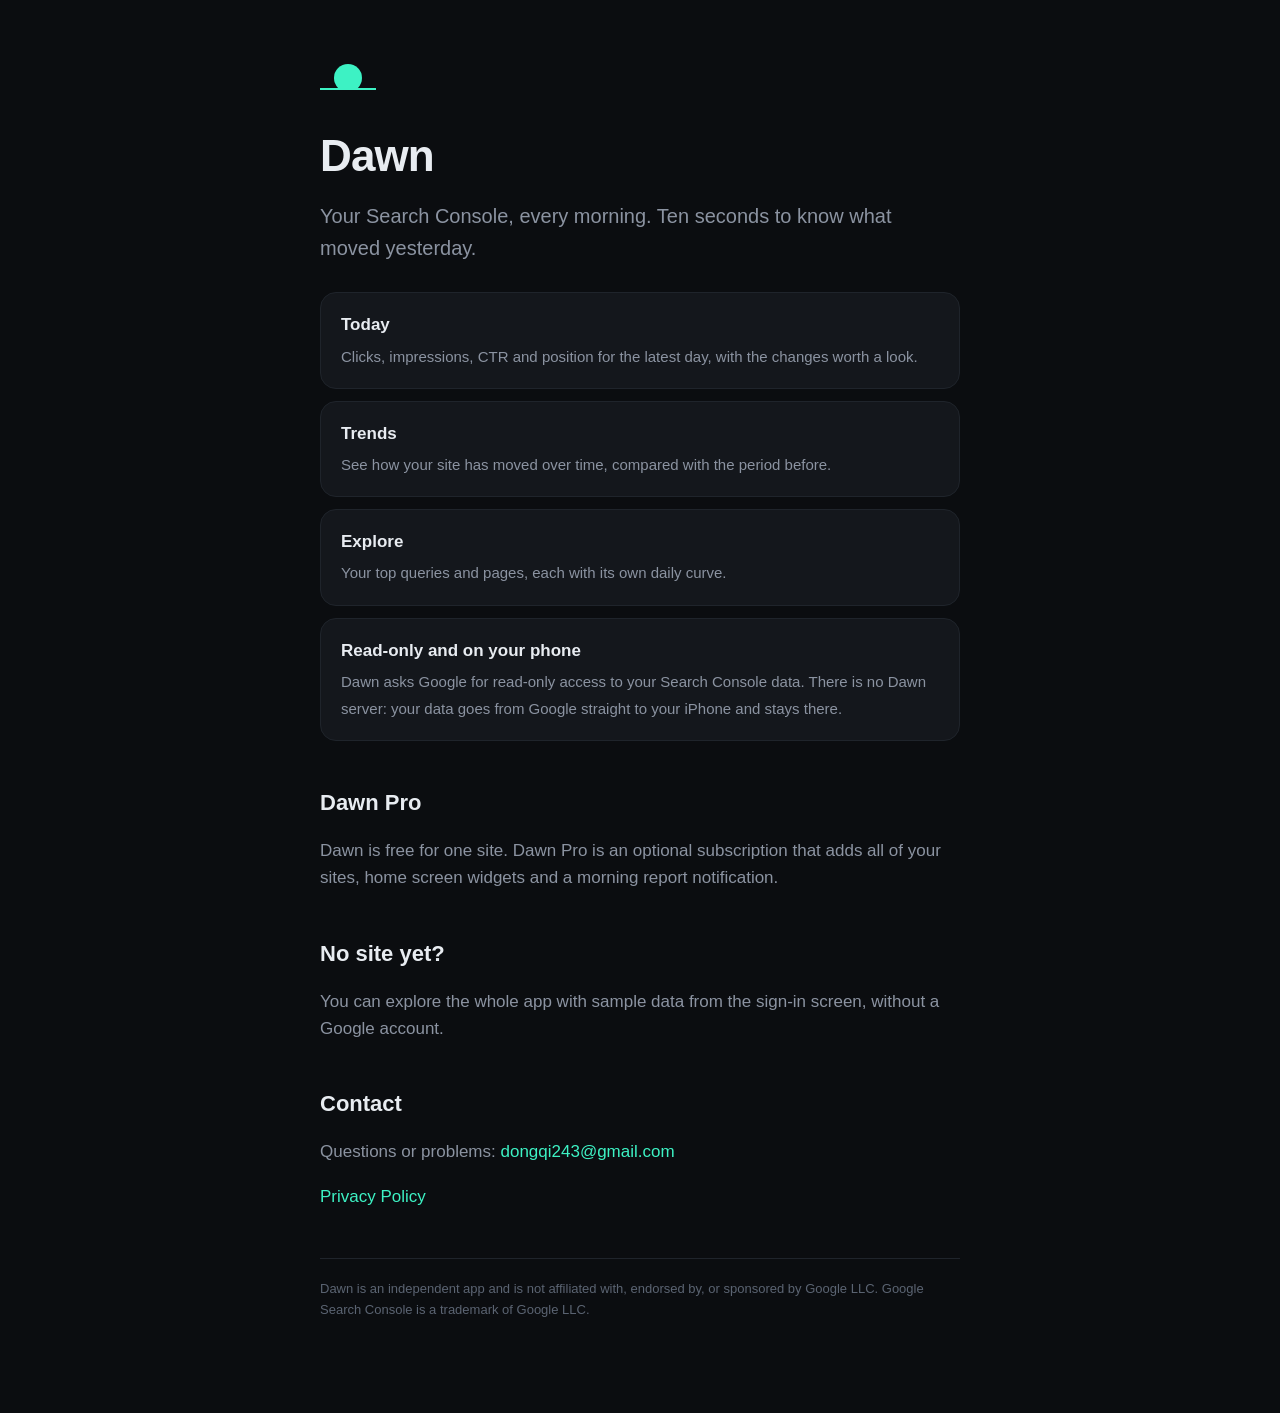
==== index.html @ 718bc76f "Dawn website: home page and privacy policy Co-Authored-By: Claude Fable 5.1 <noreply@anthropic.com>" ====
<!doctype html>
<html lang="en">
<head>
<meta charset="utf-8">
<meta name="viewport" content="width=device-width, initial-scale=1">
<title>Dawn — your Search Console, every morning</title>
<meta name="description" content="Dawn is an iPhone app that shows what moved in your Google Search Console data yesterday, in about ten seconds.">
<link rel="stylesheet" href="style.css">
</head>
<body>
<main>
  <div class="mark" aria-hidden="true"></div>
  <h1>Dawn</h1>
  <p class="lead">Your Search Console, every morning. Ten seconds to know what moved yesterday.</p>

  <div class="cards">
    <div class="card"><strong>Today</strong><span>Clicks, impressions, CTR and position for the latest day, with the changes worth a look.</span></div>
    <div class="card"><strong>Trends</strong><span>See how your site has moved over time, compared with the period before.</span></div>
    <div class="card"><strong>Explore</strong><span>Your top queries and pages, each with its own daily curve.</span></div>
    <div class="card"><strong>Read-only and on your phone</strong><span>Dawn asks Google for read-only access to your Search Console data. There is no Dawn server: your data goes from Google straight to your iPhone and stays there.</span></div>
  </div>

  <h2>Dawn Pro</h2>
  <p>Dawn is free for one site. Dawn Pro is an optional subscription that adds all of your sites, home screen widgets and a morning report notification.</p>

  <h2>No site yet?</h2>
  <p>You can explore the whole app with sample data from the sign-in screen, without a Google account.</p>

  <h2>Contact</h2>
  <p>Questions or problems: <a href="mailto:dongqi243@gmail.com">dongqi243@gmail.com</a></p>
  <p><a href="privacy.html">Privacy Policy</a></p>

  <p class="note">Dawn is an independent app and is not affiliated with, endorsed by, or sponsored by Google LLC. Google Search Console is a trademark of Google LLC.</p>
</main>
</body>
</html>
---- style.css ----
:root { --bg:#0B0D10; --card:#14171C; --line:#1F242B; --ink:#E8ECF1; --ink2:#8B93A1; --ink3:#5B6472; --teal:#3DF2C4; }
* { box-sizing: border-box; }
html { -webkit-text-size-adjust: 100%; }
body { margin:0; background:var(--bg); color:var(--ink); font:17px/1.6 -apple-system, BlinkMacSystemFont, "Segoe UI", Roboto, Helvetica, Arial, sans-serif; }
main { max-width: 680px; margin: 0 auto; padding: 56px 20px 80px; }
a { color: var(--teal); text-decoration: none; }
a:hover { text-decoration: underline; }
.mark { width:56px; height:56px; position:relative; overflow:hidden; margin-bottom:20px; }
.mark::before { content:""; position:absolute; left:14px; top:8px; width:28px; height:28px; border-radius:50%; background:var(--teal); }
.mark::after { content:""; position:absolute; left:0; right:0; bottom:0; height:22px; background:var(--bg); border-top:2.5px solid var(--teal); }
h1 { font-size: 44px; line-height:1.1; margin: 0 0 12px; letter-spacing:-0.02em; }
h2 { font-size: 22px; margin: 44px 0 10px; }
h3 { font-size: 17px; margin: 28px 0 6px; }
p, li { color: var(--ink2); }
p.lead { font-size: 20px; color: var(--ink2); max-width: 30em; }
ul { padding-left: 20px; }
.cards { display:grid; gap:12px; margin-top:28px; }
.card { background:var(--card); border:1px solid var(--line); border-radius:16px; padding:18px 20px; }
.card strong { color: var(--ink); display:block; margin-bottom:4px; }
.card span { color: var(--ink2); font-size: 15px; }
.note { font-size: 13px; color: var(--ink3); margin-top: 48px; border-top:1px solid var(--line); padding-top:20px; }
nav { font-size: 15px; margin-bottom: 40px; }
nav a { margin-right: 18px; }
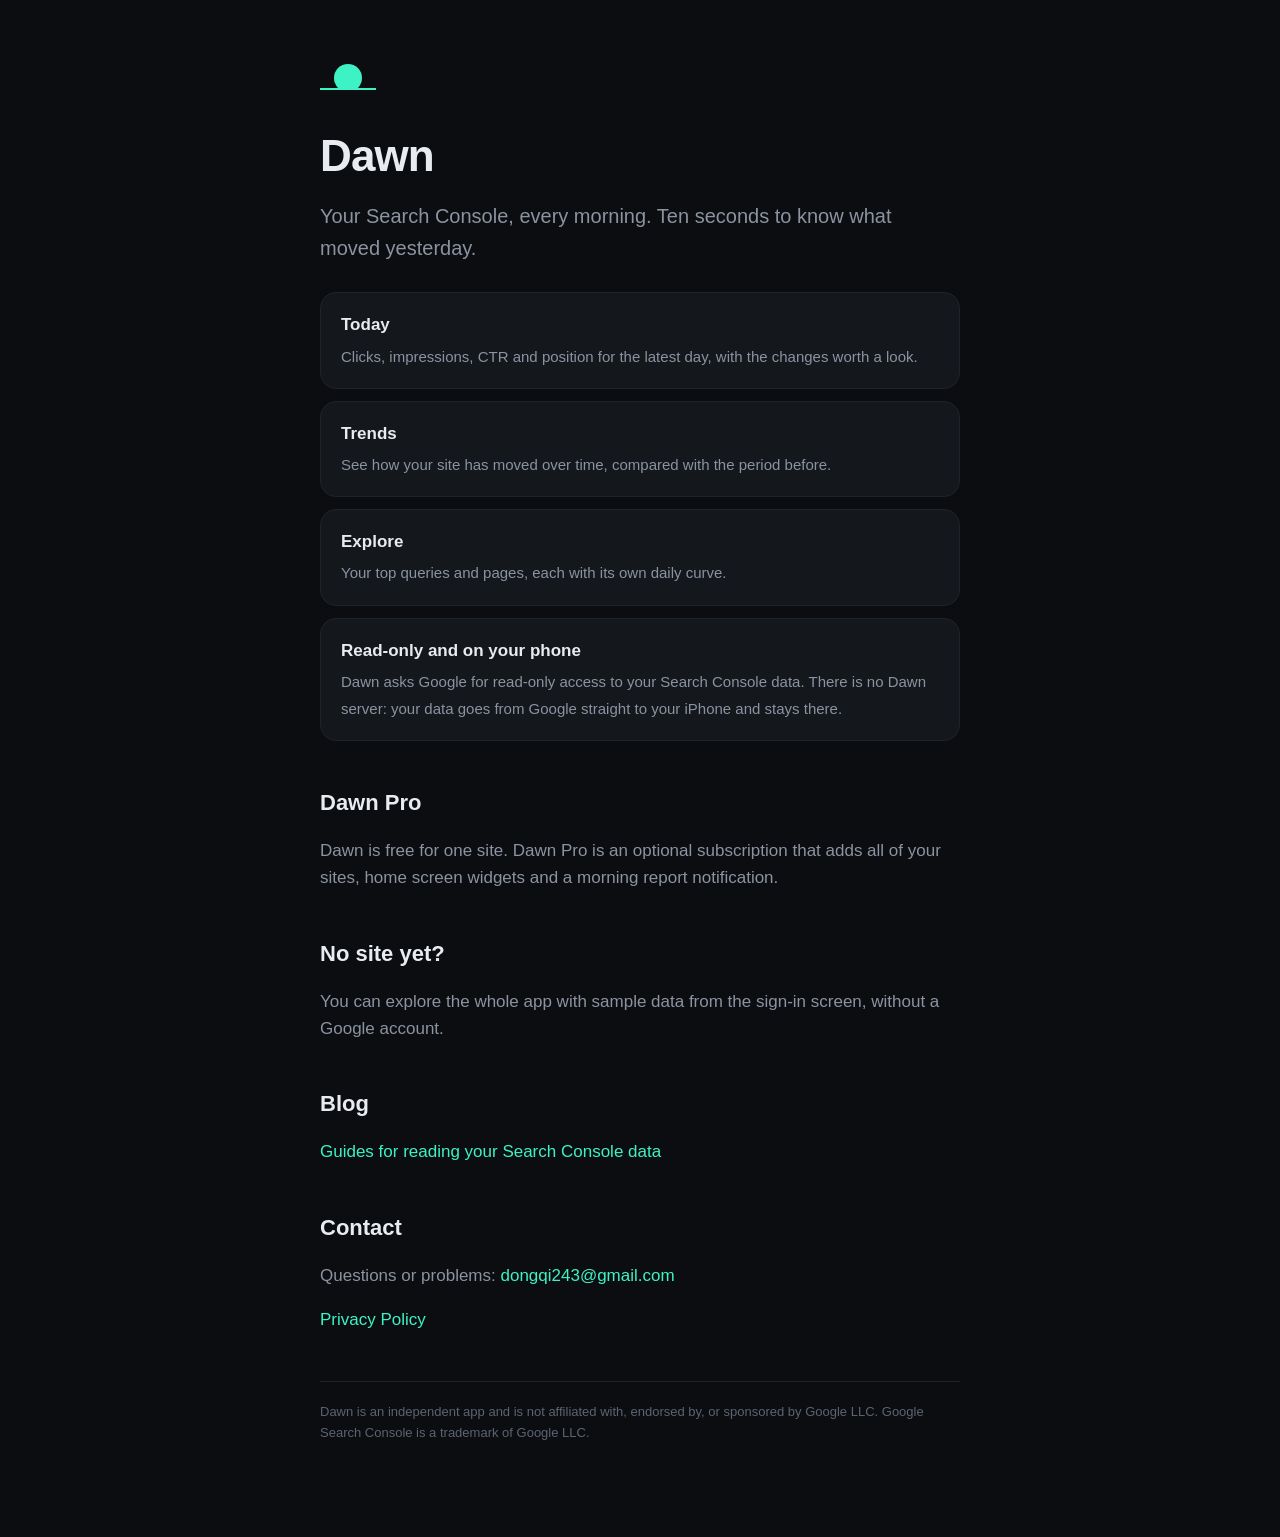
==== commit 06007c68: "Add blog section and sitemap Co-Authored-By: Claude Opus 5.5 <noreply@anthropic.com>" ====
--- a/index.html
+++ b/index.html
@@ -26,6 +26,9 @@
   <h2>No site yet?</h2>
   <p>You can explore the whole app with sample data from the sign-in screen, without a Google account.</p>
 
+  <h2>Blog</h2>
+  <p><a href="blog/">Guides for reading your Search Console data</a></p>
+
   <h2>Contact</h2>
   <p>Questions or problems: <a href="mailto:dongqi243@gmail.com">dongqi243@gmail.com</a></p>
   <p><a href="privacy.html">Privacy Policy</a></p>
